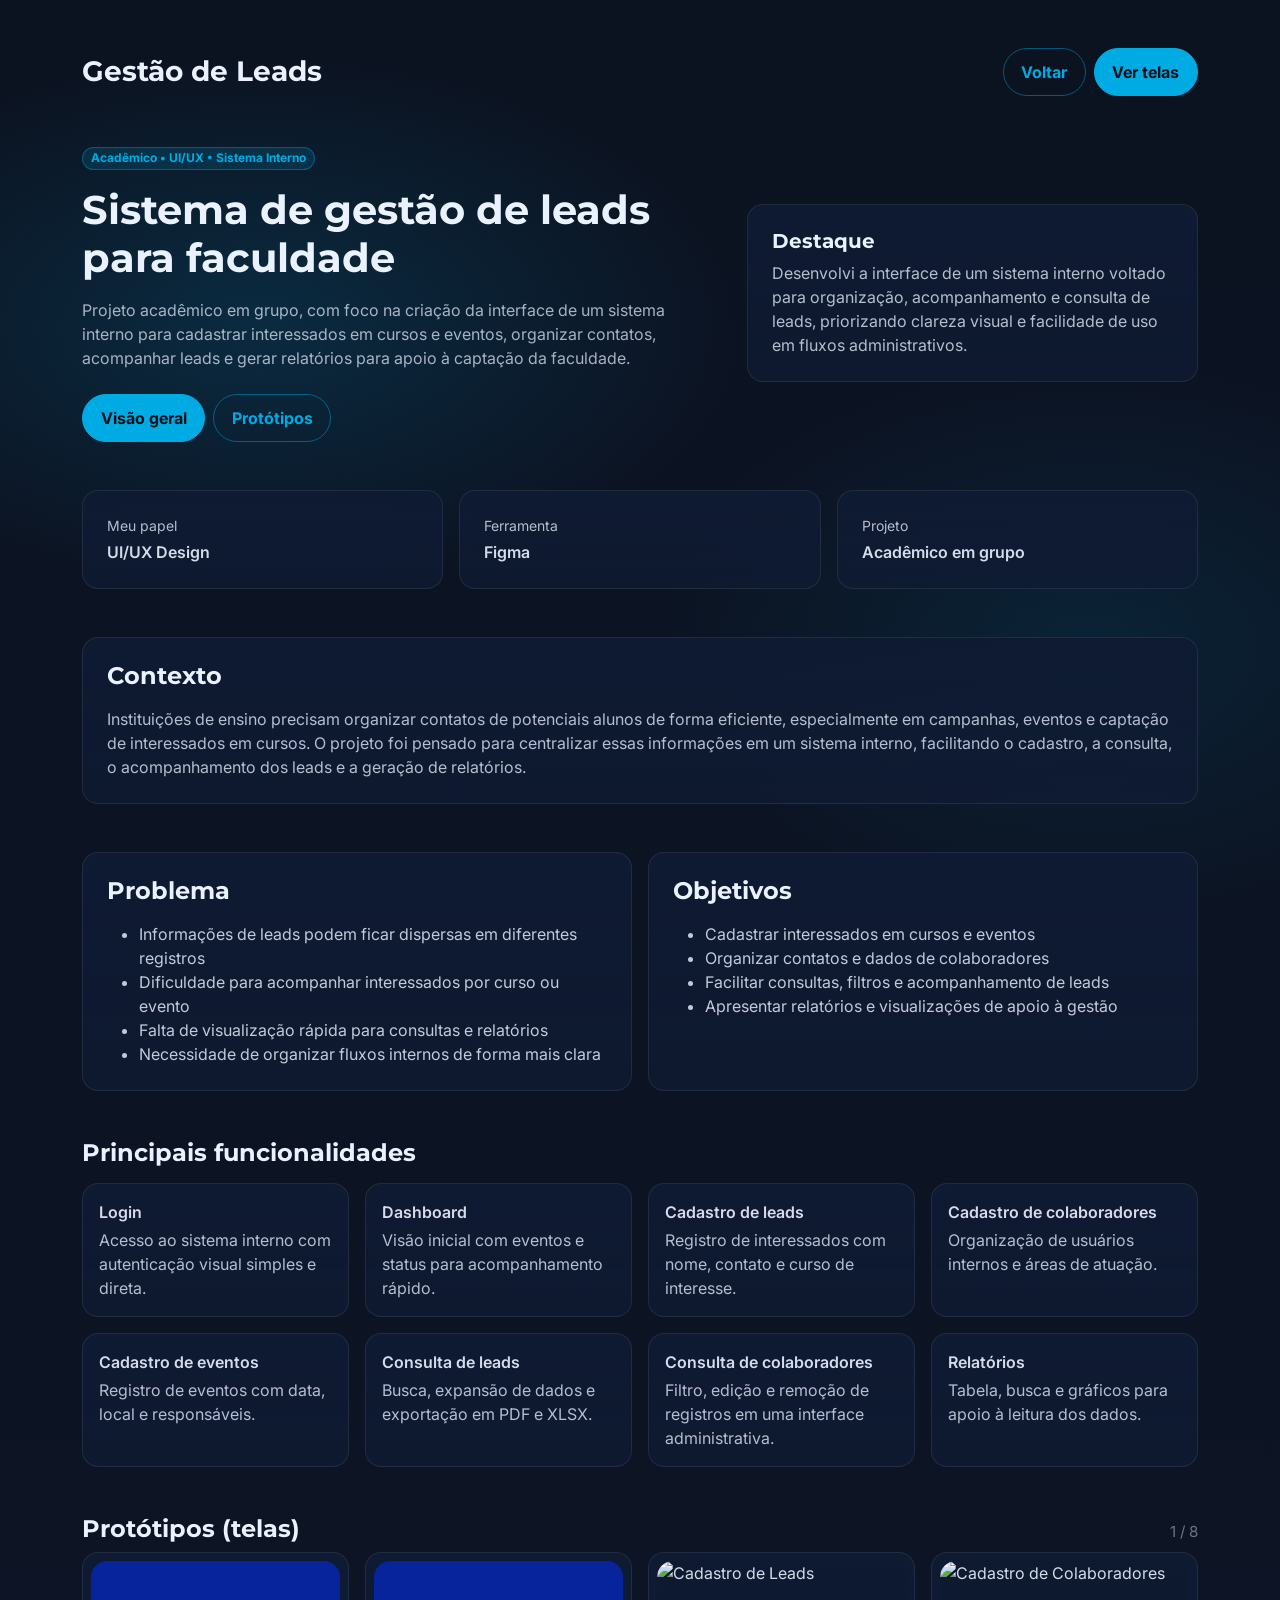
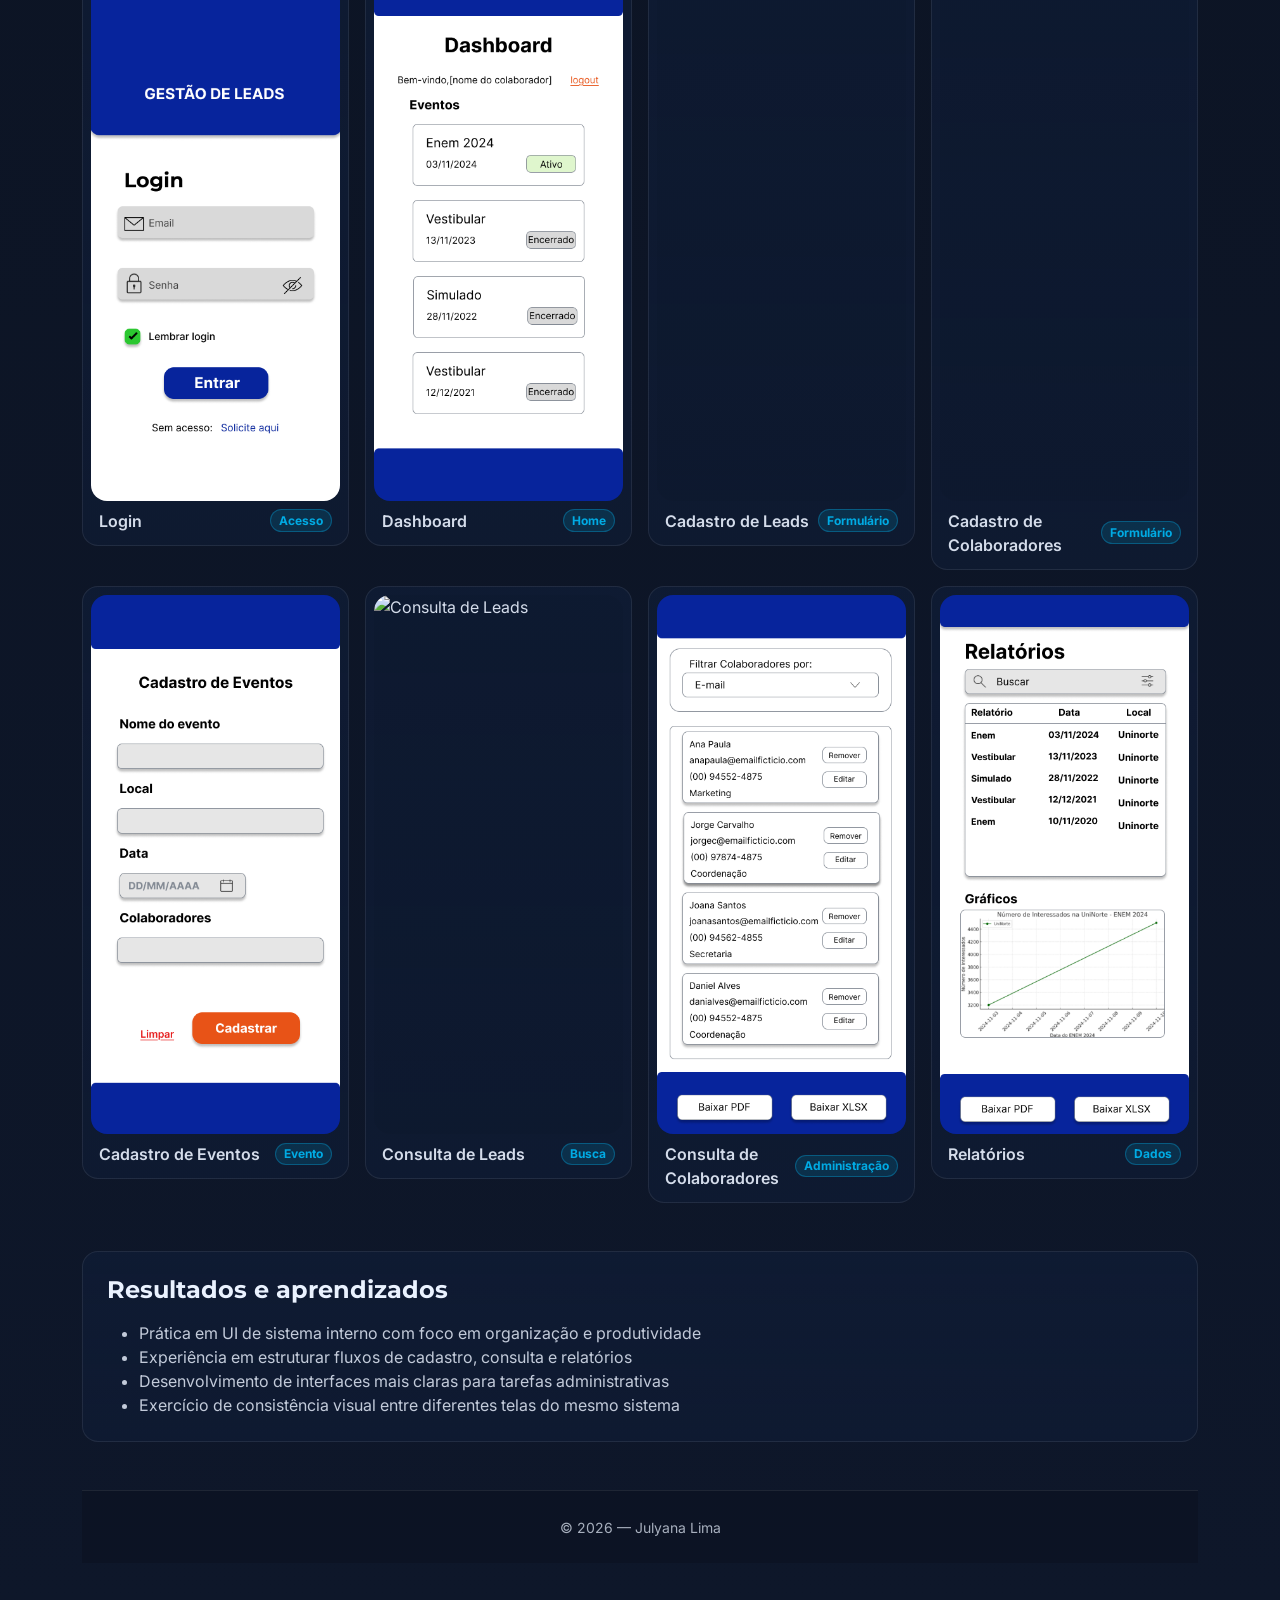
==== leads.html @ bfd872fa "Atualização Gestão de Leads" ====
<!DOCTYPE html>
<html lang="pt-BR">
<head>
  <meta charset="UTF-8" />
  <meta name="viewport" content="width=device-width, initial-scale=1.0" />
  <title>Gestão de Leads — Case | Julyana Lima</title>

  <link href="https://fonts.googleapis.com/css2?family=Montserrat:wght@600;700&family=Inter:wght@300;400;500&display=swap" rel="stylesheet">
  <link href="https://cdn.jsdelivr.net/npm/bootstrap@5.3.3/dist/css/bootstrap.min.css" rel="stylesheet">
  <link rel="stylesheet" href="./css/style.css">

  <style>
    .phone-frame {
      aspect-ratio: 9 / 19.5;
      border-radius: 1rem;
      overflow: hidden;
      background: rgba(0,0,0,.04);
    }

    .phone-frame img {
      width: 100%;
      height: 100%;
      object-fit: cover;
      display: block;
    }

    .gallery-btn {
      border: none;
      background: transparent;
      padding: 0;
      text-align: left;
      width: 100%;
    }

    .modal-img {
      max-height: 82vh;
      width: auto;
      display: block;
      margin: 0 auto;
      border-radius: 1rem;
    }

    .gallery-nav {
      position: absolute;
      top: 50%;
      transform: translateY(-50%);
      background: rgba(0,0,0,0.45);
      color: white;
      border: none;
      font-size: 2rem;
      line-height: 1;
      padding: 0.6rem 0.9rem;
      border-radius: 999px;
      cursor: pointer;
      z-index: 10;
      transition: 0.2s ease;
    }

    .gallery-nav:hover {
      background: rgba(0,0,0,0.7);
    }

    .gallery-nav.left {
      left: 20px;
    }

    .gallery-nav.right {
      right: 20px;
    }

    .gallery-counter {
      font-size: 0.95rem;
      color: #6c757d;
    }
  </style>
</head>

<body>
  <main class="container py-5">

    <!-- TOPO -->
    <div class="d-flex justify-content-between align-items-center mb-5">
      <h1 class="h3 fw-bold mb-0">Gestão de Leads</h1>
      <div class="d-flex gap-2">
        <a class="btn btn-ghost" href="index.html">Voltar</a>
        <a class="btn btn-accent" href="#telas">Ver telas</a>
      </div>
    </div>

    <!-- HERO -->
    <section class="row g-4 align-items-center mb-5">
      <div class="col-lg-7">
        <span class="badge rounded-pill badge-accent mb-3">Acadêmico • UI/UX • Sistema Interno</span>

        <h2 class="display-6 fw-bold mb-3">Sistema de gestão de leads para faculdade</h2>

        <p class="text-secondary-emphasis mb-4" style="max-width: 62ch;">
          Projeto acadêmico em grupo, com foco na criação da interface de um sistema interno
          para cadastrar interessados em cursos e eventos, organizar contatos, acompanhar leads
          e gerar relatórios para apoio à captação da faculdade.
        </p>

        <div class="d-flex flex-wrap gap-2">
          <a class="btn btn-accent" href="#visao-geral">Visão geral</a>
          <a class="btn btn-ghost" href="#telas">Protótipos</a>
        </div>
      </div>

      <div class="col-lg-5">
        <div class="card card-soft p-4 lift">
          <h3 class="h5 fw-bold mb-2">Destaque</h3>
          <p class="mb-0 text-secondary-emphasis">
            Desenvolvi a interface de um sistema interno voltado para organização, acompanhamento
            e consulta de leads, priorizando clareza visual e facilidade de uso em fluxos administrativos.
          </p>
        </div>
      </div>
    </section>

    <!-- VISÃO GERAL -->
    <section id="visao-geral" class="mb-5">
      <div class="row g-3">
        <div class="col-md-4">
          <div class="card card-soft p-4 h-100 lift">
            <div class="text-secondary small mb-1">Meu papel</div>
            <div class="fw-semibold">UI/UX Design</div>
          </div>
        </div>

        <div class="col-md-4">
          <div class="card card-soft p-4 h-100 lift">
            <div class="text-secondary small mb-1">Ferramenta</div>
            <div class="fw-semibold">Figma</div>
          </div>
        </div>

        <div class="col-md-4">
          <div class="card card-soft p-4 h-100 lift">
            <div class="text-secondary small mb-1">Projeto</div>
            <div class="fw-semibold">Acadêmico em grupo</div>
          </div>
        </div>
      </div>
    </section>

    <!-- CONTEXTO -->
    <section class="mb-5">
      <div class="card card-soft p-4 lift">
        <h3 class="h4 fw-bold mb-3">Contexto</h3>
        <p class="mb-0 text-secondary-emphasis">
          Instituições de ensino precisam organizar contatos de potenciais alunos de forma eficiente,
          especialmente em campanhas, eventos e captação de interessados em cursos. O projeto foi pensado
          para centralizar essas informações em um sistema interno, facilitando o cadastro, a consulta,
          o acompanhamento dos leads e a geração de relatórios.
        </p>
      </div>
    </section>

    <!-- PROBLEMA / OBJETIVOS -->
    <section class="row g-3 mb-5">
      <div class="col-lg-6">
        <div class="card card-soft p-4 h-100 lift">
          <h3 class="h4 fw-bold mb-3">Problema</h3>
          <ul class="mb-0 text-secondary-emphasis">
            <li>Informações de leads podem ficar dispersas em diferentes registros</li>
            <li>Dificuldade para acompanhar interessados por curso ou evento</li>
            <li>Falta de visualização rápida para consultas e relatórios</li>
            <li>Necessidade de organizar fluxos internos de forma mais clara</li>
          </ul>
        </div>
      </div>

      <div class="col-lg-6">
        <div class="card card-soft p-4 h-100 lift">
          <h3 class="h4 fw-bold mb-3">Objetivos</h3>
          <ul class="mb-0 text-secondary-emphasis">
            <li>Cadastrar interessados em cursos e eventos</li>
            <li>Organizar contatos e dados de colaboradores</li>
            <li>Facilitar consultas, filtros e acompanhamento de leads</li>
            <li>Apresentar relatórios e visualizações de apoio à gestão</li>
          </ul>
        </div>
      </div>
    </section>

    <!-- FUNCIONALIDADES -->
    <section class="mb-5">
      <div class="d-flex align-items-end justify-content-between mb-3">
        <h3 class="h4 fw-bold mb-0">Principais funcionalidades</h3>
      </div>

      <div class="row g-3">
        <div class="col-md-6 col-lg-3">
          <div class="card card-soft p-3 h-100 lift">
            <div class="fw-semibold mb-1">Login</div>
            <div class="text-secondary-emphasis">Acesso ao sistema interno com autenticação visual simples e direta.</div>
          </div>
        </div>

        <div class="col-md-6 col-lg-3">
          <div class="card card-soft p-3 h-100 lift">
            <div class="fw-semibold mb-1">Dashboard</div>
            <div class="text-secondary-emphasis">Visão inicial com eventos e status para acompanhamento rápido.</div>
          </div>
        </div>

        <div class="col-md-6 col-lg-3">
          <div class="card card-soft p-3 h-100 lift">
            <div class="fw-semibold mb-1">Cadastro de leads</div>
            <div class="text-secondary-emphasis">Registro de interessados com nome, contato e curso de interesse.</div>
          </div>
        </div>

        <div class="col-md-6 col-lg-3">
          <div class="card card-soft p-3 h-100 lift">
            <div class="fw-semibold mb-1">Cadastro de colaboradores</div>
            <div class="text-secondary-emphasis">Organização de usuários internos e áreas de atuação.</div>
          </div>
        </div>

        <div class="col-md-6 col-lg-3">
          <div class="card card-soft p-3 h-100 lift">
            <div class="fw-semibold mb-1">Cadastro de eventos</div>
            <div class="text-secondary-emphasis">Registro de eventos com data, local e responsáveis.</div>
          </div>
        </div>

        <div class="col-md-6 col-lg-3">
          <div class="card card-soft p-3 h-100 lift">
            <div class="fw-semibold mb-1">Consulta de leads</div>
            <div class="text-secondary-emphasis">Busca, expansão de dados e exportação em PDF e XLSX.</div>
          </div>
        </div>

        <div class="col-md-6 col-lg-3">
          <div class="card card-soft p-3 h-100 lift">
            <div class="fw-semibold mb-1">Consulta de colaboradores</div>
            <div class="text-secondary-emphasis">Filtro, edição e remoção de registros em uma interface administrativa.</div>
          </div>
        </div>

        <div class="col-md-6 col-lg-3">
          <div class="card card-soft p-3 h-100 lift">
            <div class="fw-semibold mb-1">Relatórios</div>
            <div class="text-secondary-emphasis">Tabela, busca e gráficos para apoio à leitura dos dados.</div>
          </div>
        </div>
      </div>
    </section>

    <!-- GALERIA -->
    <section id="telas" class="mb-5">
      <div class="d-flex align-items-end justify-content-between mb-2">
        <h3 class="h4 fw-bold mb-0">Protótipos (telas)</h3>
        <span class="gallery-counter" id="galleryCounter">1 / 8</span>
      </div>

      <div class="row g-3">

        <div class="col-6 col-md-4 col-lg-3">
          <button class="gallery-btn" data-bs-toggle="modal" data-bs-target="#imgModal"
                  data-img="./assets/gestao-leads/login.png" data-title="Login">
            <div class="card card-soft p-2 lift">
              <div class="phone-frame">
                <img src="./assets/gestao-leads/login.png" alt="Login">
              </div>
              <div class="d-flex justify-content-between align-items-center px-2 pt-2 pb-1">
                <span class="fw-semibold">Login</span>
                <span class="badge rounded-pill badge-accent">Acesso</span>
              </div>
            </div>
          </button>
        </div>

        <div class="col-6 col-md-4 col-lg-3">
          <button class="gallery-btn" data-bs-toggle="modal" data-bs-target="#imgModal"
                  data-img="./assets/gestao-leads/dashboard.png" data-title="Dashboard">
            <div class="card card-soft p-2 lift">
              <div class="phone-frame">
                <img src="./assets/gestao-leads/dashboard.png" alt="Dashboard">
              </div>
              <div class="d-flex justify-content-between align-items-center px-2 pt-2 pb-1">
                <span class="fw-semibold">Dashboard</span>
                <span class="badge rounded-pill badge-accent">Home</span>
              </div>
            </div>
          </button>
        </div>

        <div class="col-6 col-md-4 col-lg-3">
          <button class="gallery-btn" data-bs-toggle="modal" data-bs-target="#imgModal"
                  data-img="./assets/gestao-leads/cadastro-leads.png" data-title="Cadastro de Leads">
            <div class="card card-soft p-2 lift">
              <div class="phone-frame">
                <img src="./assets/gestao-leads/cadastro-leads.png" alt="Cadastro de Leads">
              </div>
              <div class="d-flex justify-content-between align-items-center px-2 pt-2 pb-1">
                <span class="fw-semibold">Cadastro de Leads</span>
                <span class="badge rounded-pill badge-accent">Formulário</span>
              </div>
            </div>
          </button>
        </div>

        <div class="col-6 col-md-4 col-lg-3">
          <button class="gallery-btn" data-bs-toggle="modal" data-bs-target="#imgModal"
                  data-img="./assets/gestao-leads/cadastro-colaboradores.png" data-title="Cadastro de Colaboradores">
            <div class="card card-soft p-2 lift">
              <div class="phone-frame">
                <img src="./assets/gestao-leads/cadastro-colaboradores.png" alt="Cadastro de Colaboradores">
              </div>
              <div class="d-flex justify-content-between align-items-center px-2 pt-2 pb-1">
                <span class="fw-semibold">Cadastro de Colaboradores</span>
                <span class="badge rounded-pill badge-accent">Formulário</span>
              </div>
            </div>
          </button>
        </div>

        <div class="col-6 col-md-4 col-lg-3">
          <button class="gallery-btn" data-bs-toggle="modal" data-bs-target="#imgModal"
                  data-img="./assets/gestao-leads/cadastro-eventos.png" data-title="Cadastro de Eventos">
            <div class="card card-soft p-2 lift">
              <div class="phone-frame">
                <img src="./assets/gestao-leads/cadastro-eventos.png" alt="Cadastro de Eventos">
              </div>
              <div class="d-flex justify-content-between align-items-center px-2 pt-2 pb-1">
                <span class="fw-semibold">Cadastro de Eventos</span>
                <span class="badge rounded-pill badge-accent">Evento</span>
              </div>
            </div>
          </button>
        </div>

        <div class="col-6 col-md-4 col-lg-3">
          <button class="gallery-btn" data-bs-toggle="modal" data-bs-target="#imgModal"
                  data-img="./assets/gestao-leads/consulta-leads.png" data-title="Consulta de Leads">
            <div class="card card-soft p-2 lift">
              <div class="phone-frame">
                <img src="./assets/gestao-leads/consulta-leads.png" alt="Consulta de Leads">
              </div>
              <div class="d-flex justify-content-between align-items-center px-2 pt-2 pb-1">
                <span class="fw-semibold">Consulta de Leads</span>
                <span class="badge rounded-pill badge-accent">Busca</span>
              </div>
            </div>
          </button>
        </div>

        <div class="col-6 col-md-4 col-lg-3">
          <button class="gallery-btn" data-bs-toggle="modal" data-bs-target="#imgModal"
                  data-img="./assets/gestao-leads/consulta-colaboradores.png" data-title="Consulta de Colaboradores">
            <div class="card card-soft p-2 lift">
              <div class="phone-frame">
                <img src="./assets/gestao-leads/consulta-colaboradores.png" alt="Consulta de Colaboradores">
              </div>
              <div class="d-flex justify-content-between align-items-center px-2 pt-2 pb-1">
                <span class="fw-semibold">Consulta de Colaboradores</span>
                <span class="badge rounded-pill badge-accent">Administração</span>
              </div>
            </div>
          </button>
        </div>

        <div class="col-6 col-md-4 col-lg-3">
          <button class="gallery-btn" data-bs-toggle="modal" data-bs-target="#imgModal"
                  data-img="./assets/gestao-leads/relatorios.png" data-title="Relatórios">
            <div class="card card-soft p-2 lift">
              <div class="phone-frame">
                <img src="./assets/gestao-leads/relatorios.png" alt="Relatórios">
              </div>
              <div class="d-flex justify-content-between align-items-center px-2 pt-2 pb-1">
                <span class="fw-semibold">Relatórios</span>
                <span class="badge rounded-pill badge-accent">Dados</span>
              </div>
            </div>
          </button>
        </div>

      </div>
    </section>

    <!-- APRENDIZADOS -->
    <section class="mb-5">
      <div class="card card-soft p-4 lift">
        <h3 class="h4 fw-bold mb-3">Resultados e aprendizados</h3>
        <ul class="mb-0 text-secondary-emphasis">
          <li>Prática em UI de sistema interno com foco em organização e produtividade</li>
          <li>Experiência em estruturar fluxos de cadastro, consulta e relatórios</li>
          <li>Desenvolvimento de interfaces mais claras para tarefas administrativas</li>
          <li>Exercício de consistência visual entre diferentes telas do mesmo sistema</li>
        </ul>
      </div>
    </section>

    <footer class="footer py-4 text-center">
      <span class="text-secondary small">© 2026 — Julyana Lima</span>
    </footer>

  </main>

  <!-- MODAL -->
  <div class="modal fade" id="imgModal" tabindex="-1" aria-hidden="true">
    <div class="modal-dialog modal-dialog-centered modal-xl">
      <div class="modal-content border-0 card-soft position-relative" style="border-radius: 1rem;">

        <button type="button"
                class="btn-close position-absolute top-0 end-0 m-3"
                data-bs-dismiss="modal"
                aria-label="Fechar"></button>

        <button id="prevBtn" class="gallery-nav left" aria-label="Imagem anterior">❮</button>
        <button id="nextBtn" class="gallery-nav right" aria-label="Próxima imagem">❯</button>

        <div class="modal-body text-center py-5">
          <h5 class="fw-bold mb-4" id="imgTitle">Imagem</h5>
          <img id="imgPreview" class="modal-img" src="" alt="">
        </div>

      </div>
    </div>
  </div>

  <script src="https://cdn.jsdelivr.net/npm/bootstrap@5.3.3/dist/js/bootstrap.bundle.min.js"></script>

  <script>
    document.addEventListener("DOMContentLoaded", function () {
      const modal = document.getElementById('imgModal');
      const imgPreview = document.getElementById('imgPreview');
      const imgTitle = document.getElementById('imgTitle');
      const prevBtn = document.getElementById('prevBtn');
      const nextBtn = document.getElementById('nextBtn');
      const counter = document.getElementById('galleryCounter');

      const galleryItems = Array.from(document.querySelectorAll('.gallery-btn'));
      let currentIndex = 0;

      function updateCounter() {
        counter.textContent = `${currentIndex + 1} / ${galleryItems.length}`;
      }

      function showImage(index) {
        const btn = galleryItems[index];
        const src = btn.getAttribute('data-img');
        const title = btn.getAttribute('data-title');

        imgPreview.src = src;
        imgPreview.alt = title;
        imgTitle.textContent = title;
        updateCounter();
      }

      modal.addEventListener('show.bs.modal', function (event) {
        const clickedBtn = event.relatedTarget;
        currentIndex = galleryItems.indexOf(clickedBtn);
        showImage(currentIndex);
      });

      prevBtn.addEventListener('click', function () {
        currentIndex = (currentIndex - 1 + galleryItems.length) % galleryItems.length;
        showImage(currentIndex);
      });

      nextBtn.addEventListener('click', function () {
        currentIndex = (currentIndex + 1) % galleryItems.length;
        showImage(currentIndex);
      });

      document.addEventListener('keydown', function (e) {
        if (!modal.classList.contains('show')) return;

        if (e.key === 'ArrowRight') {
          nextBtn.click();
        }

        if (e.key === 'ArrowLeft') {
          prevBtn.click();
        }
      });
    });
  </script>
</body>
</html>
---- css/style.css ----
:root{
  --bg:#0B1220;
  --bg-2:#0E172A;
  --card:#0F1B33;
  --card-2:#111F3B;
  --text:#EAF2FF;
  --muted:#AFC2DE;
  --stroke:rgba(255,255,255,.08);
  --accent:#00ABE4;
  --accent-soft:rgba(0,171,228,.15);
}

body{
  font-family:'Inter',sans-serif;
  background: radial-gradient(900px 500px at 20% 10%, rgba(0,171,228,.16), transparent 55%),
              radial-gradient(800px 520px at 85% 20%, rgba(0,171,228,.10), transparent 55%),
              linear-gradient(180deg, var(--bg) 0%, var(--bg-2) 100%);
  color: var(--text);
}

h1,h2,h3,h4,.navbar-brand{
  font-family:'Montserrat',sans-serif;
  color: var(--text);
}

.text-secondary,
.text-secondary-emphasis{
  color: var(--muted) !important;
}

a{color: var(--accent); text-decoration:none;}
a:hover{text-decoration:underline;}

.navbar{
  backdrop-filter: blur(10px);
  background: rgba(11,18,32,.65) !important;
  border-bottom: 1px solid var(--stroke);
}

.nav-link{
  color: rgba(234,242,255,.78) !important;
}
.nav-link:hover{
  color: rgba(234,242,255,1) !important;
}

.btn-accent{
  background: var(--accent);
  border: 1px solid var(--accent);
  color: #001018;
  border-radius: 999px;
  font-weight: 700;
  padding: .7rem 1.1rem;
}
.btn-accent:hover{
  background: #16B6EB;
  border-color: #16B6EB;
  color: #001018;
}

.btn-ghost{
  border-radius: 999px;
  padding: .7rem 1.1rem;
  font-weight: 700;
  background: transparent;
  border: 1px solid rgba(0,171,228,.45);
  color: var(--accent);
}
.btn-ghost:hover{
  background: rgba(0,171,228,.10);
  border-color: rgba(0,171,228,.70);
  color: var(--accent);
}

.badge-accent{
  background: var(--accent-soft);
  color: var(--accent);
  border: 1px solid rgba(0,171,228,.35);
}

.card-soft{
  background: linear-gradient(180deg, rgba(15,27,51,.95), rgba(15,27,51,.80));
  border: 1px solid var(--stroke);
  border-radius: 1rem;
}

.lift{
  transition: transform .18s ease, box-shadow .18s ease, border-color .18s ease, background .18s ease;
}
.lift:hover{
  transform: translateY(-2px);
  box-shadow: 0 16px 40px rgba(0,0,0,.35);
  border-color: rgba(0,171,228,.22);
}

.hero{
  position: relative;
  overflow: hidden;
  padding-top: 6.5rem;
  padding-bottom: 5rem;
}

.hero-bg{
  position:absolute;
  inset:0;
  z-index:-2;
  background:
    radial-gradient(900px 500px at 18% 15%, rgba(0,171,228,.18), transparent 55%),
    radial-gradient(700px 450px at 82% 25%, rgba(0,171,228,.12), transparent 55%),
    linear-gradient(180deg, rgba(11,18,32,1) 0%, rgba(14,23,42,1) 100%);
}

.blob{
  position:absolute;
  width:560px;
  height:560px;
  border-radius:999px;
  background: radial-gradient(circle at 30% 30%, rgba(0,171,228,.22), rgba(0,171,228,.10) 55%, transparent 72%);
  top:-220px;
  right:-220px;
  z-index:-1;
  filter: blur(1px);
}

.chip{
  display:inline-flex;
  align-items:center;
  gap:.5rem;
  border-radius:999px;
  padding:.45rem .75rem;
  background: rgba(255,255,255,.06);
  border: 1px solid rgba(255,255,255,.10);
  font-weight: 700;
  font-size: .9rem;
  color: rgba(234,242,255,.80);
}

.footer{
  border-top: 1px solid var(--stroke);
  background: rgba(11,18,32,.55);
}

/* Tabs / Pills */
.nav-tabs{
  border-bottom: 1px solid rgba(255,255,255,.10);
}
.nav-tabs .nav-link{
  color: rgba(234,242,255,.70) !important;
  border: none !important;
}
.nav-tabs .nav-link.active{
  color: var(--text) !important;
  background: transparent !important;
  border-bottom: 2px solid var(--accent) !important;
}

.nav-pills .nav-link{
  border-radius: 999px !important;
  border: 1px solid rgba(0,171,228,.35) !important;
  color: var(--accent) !important;
  background: transparent !important;
  font-weight: 700;
}
.nav-pills .nav-link.active{
  background: rgba(0,171,228,.16) !important;
  border-color: rgba(0,171,228,.60) !important;
  color: var(--accent) !important;
}

/* Smart Garden gallery helpers (se você estiver usando) */
.phone-frame{
  aspect-ratio: 9 / 19.5;
  border-radius: 1rem;
  overflow: hidden;
  background: rgba(255,255,255,.06);
}
.phone-frame img{
  width:100%;
  height:100%;
  object-fit: cover;
  display:block;
}

.modal-content{
  background: #0C1528 !important;
  border: 1px solid rgba(255,255,255,.10) !important;
}
.modal-title{color: var(--text) !important;}
.btn-close{filter: invert(1) grayscale(1); opacity:.8;}

h1,h2,h3,h4,h5,h6{
  color: var(--text) !important;
}

p, li{
  color: rgba(234,242,255,.82);
}

.text-secondary,
.text-secondary-emphasis,
.small,
.text-muted{
  color: rgba(234,242,255,.70) !important;
}

.card,
.card-soft{
  color: rgba(234,242,255,.90);
}

.card .text-secondary,
.card .text-secondary-emphasis,
.card .small,
.card .text-muted{
  color: rgba(234,242,255,.76) !important;
}

.nav-tabs .nav-link{
  color: rgba(234,242,255,.68) !important;
}
.nav-tabs .nav-link.active{
  color: var(--text) !important;
}

.badge.text-bg-light,
.badge.bg-light,
.badge.border{
  background: rgba(255,255,255,.08) !important;
  color: rgba(234,242,255,.86) !important;
  border-color: rgba(255,255,255,.14) !important;
}

.btn:disabled,
.btn.disabled{
  opacity: .45 !important;
  color: rgba(234,242,255,.70) !important;
  border-color: rgba(255,255,255,.14) !important;
}

.gallery-nav {
  position: absolute;
  top: 50%;
  transform: translateY(-50%);
  background: rgba(0,0,0,0.4);
  color: white;
  border: none;
  font-size: 2rem;
  padding: 0.5rem 1rem;
  border-radius: 50%;
  cursor: pointer;
  transition: 0.2s ease;
  z-index: 10;
}

.gallery-nav:hover {
  background: rgba(0,0,0,0.7);
}

.gallery-nav.left {
  left: 20px;
}

.gallery-nav.right {
  right: 20px;
}
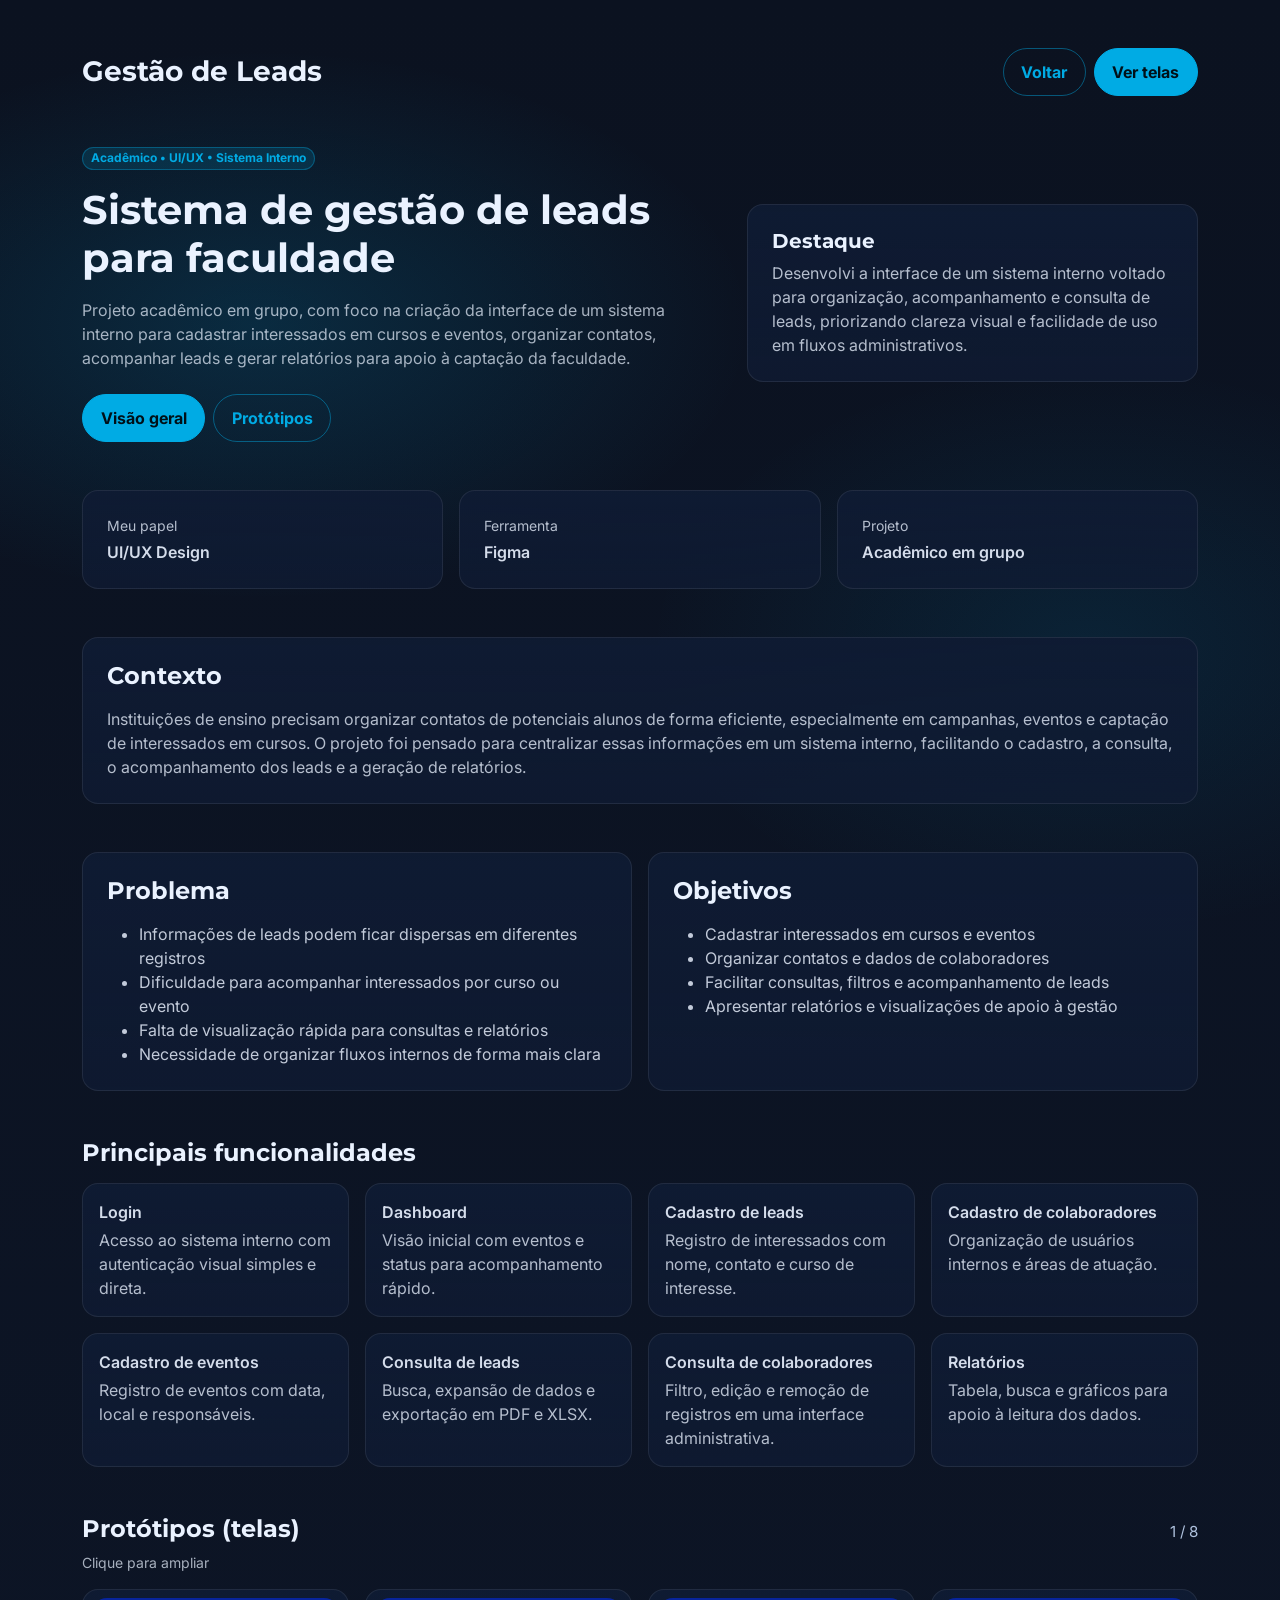
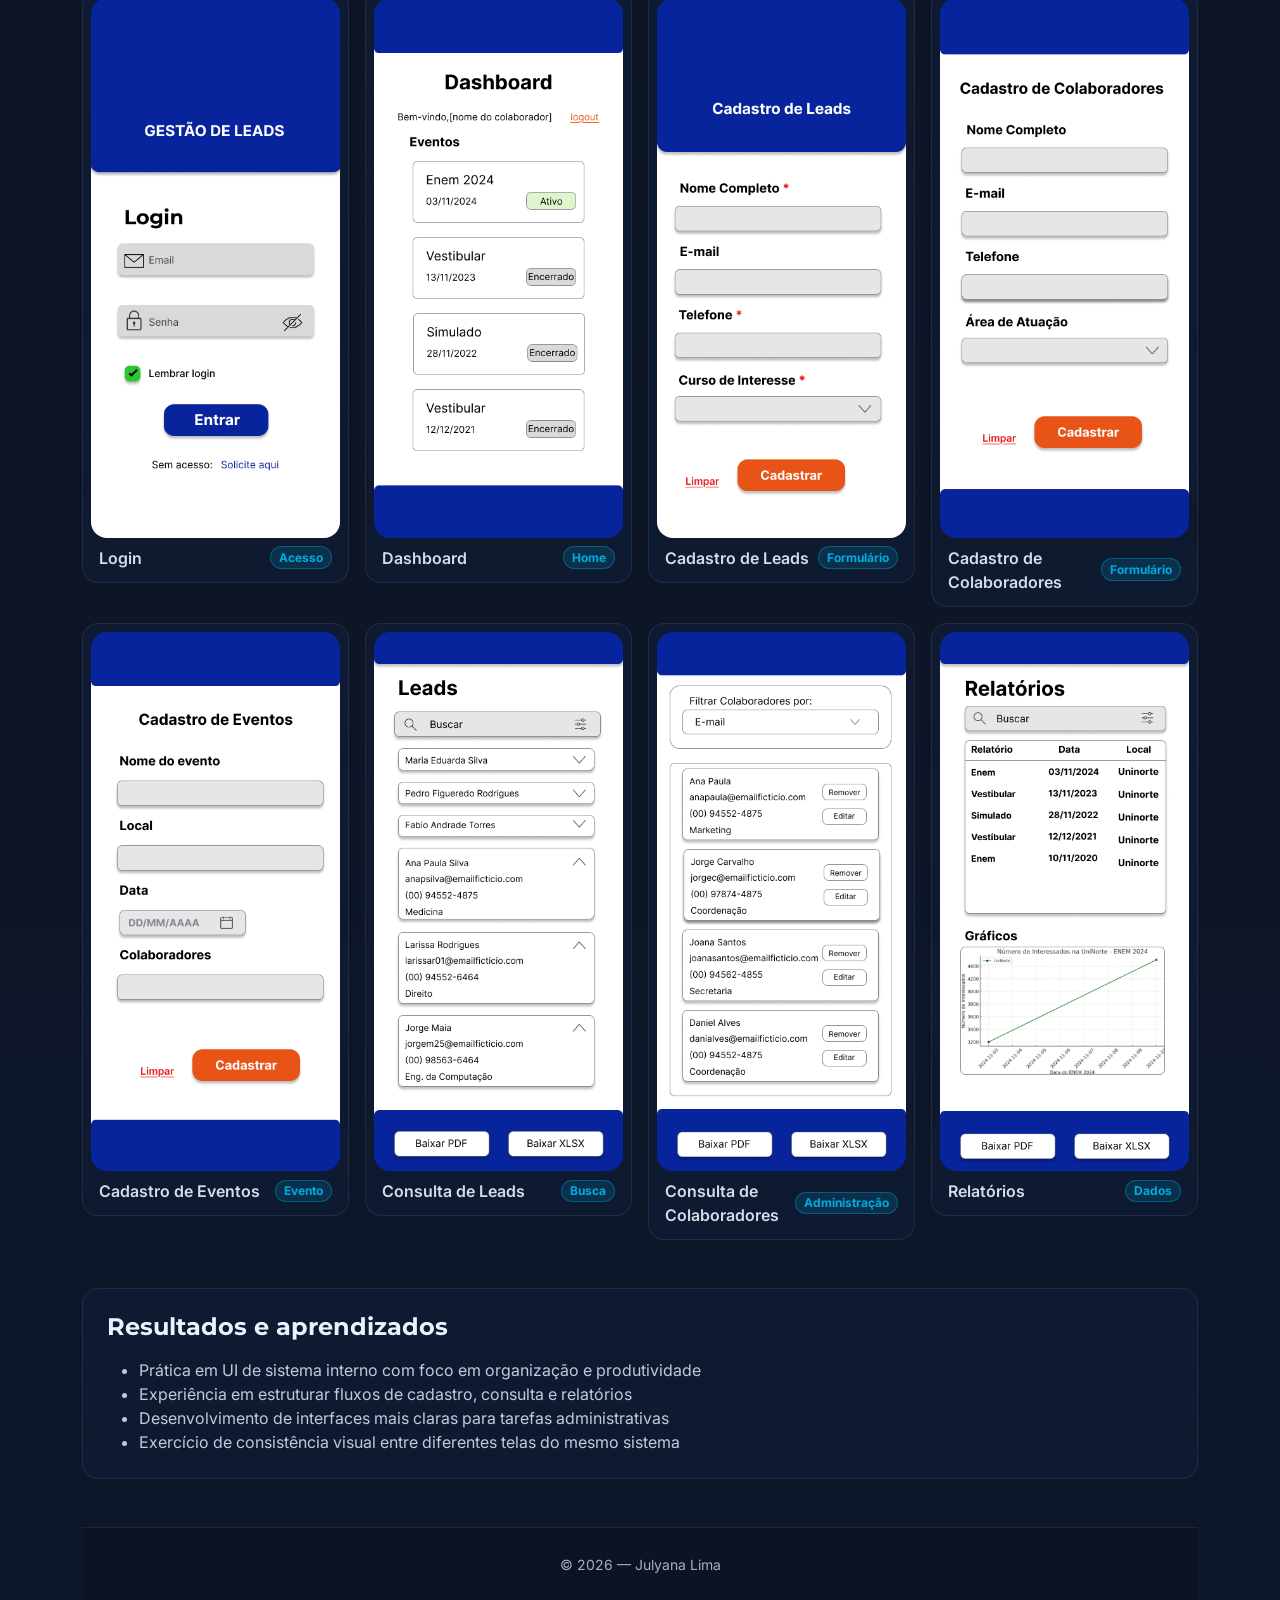
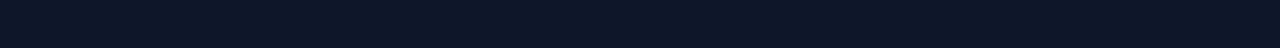
==== commit 2593a825: "Modificações no portifolio" ====
--- a/leads.html
+++ b/leads.html
@@ -5,74 +5,16 @@
   <meta name="viewport" content="width=device-width, initial-scale=1.0" />
   <title>Gestão de Leads — Case | Julyana Lima</title>
 
+  <meta name="description" content="Case do projeto Gestão de Leads — interface de sistema interno para cadastro, acompanhamento e relatórios de leads para faculdade. Por Julyana Lima." />
+  <meta property="og:title" content="Gestão de Leads — Case | Julyana Lima" />
+  <meta property="og:description" content="Interface de sistema interno para cadastro e acompanhamento de leads em instituição de ensino." />
+  <meta property="og:image" content="./assets/gestao-leads/dashboard.png" />
+
+  <link rel="icon" href="data:image/svg+xml,<svg xmlns='http://www.w3.org/2000/svg' viewBox='0 0 100 100'><rect width='100' height='100' rx='20' fill='%2300ABE4'/><text y='.9em' font-size='70' x='15' fill='%23001018' font-family='sans-serif' font-weight='bold'>J</text></svg>" />
+
   <link href="https://fonts.googleapis.com/css2?family=Montserrat:wght@600;700&family=Inter:wght@300;400;500&display=swap" rel="stylesheet">
   <link href="https://cdn.jsdelivr.net/npm/bootstrap@5.3.3/dist/css/bootstrap.min.css" rel="stylesheet">
   <link rel="stylesheet" href="./css/style.css">
-
-  <style>
-    .phone-frame {
-      aspect-ratio: 9 / 19.5;
-      border-radius: 1rem;
-      overflow: hidden;
-      background: rgba(0,0,0,.04);
-    }
-
-    .phone-frame img {
-      width: 100%;
-      height: 100%;
-      object-fit: cover;
-      display: block;
-    }
-
-    .gallery-btn {
-      border: none;
-      background: transparent;
-      padding: 0;
-      text-align: left;
-      width: 100%;
-    }
-
-    .modal-img {
-      max-height: 82vh;
-      width: auto;
-      display: block;
-      margin: 0 auto;
-      border-radius: 1rem;
-    }
-
-    .gallery-nav {
-      position: absolute;
-      top: 50%;
-      transform: translateY(-50%);
-      background: rgba(0,0,0,0.45);
-      color: white;
-      border: none;
-      font-size: 2rem;
-      line-height: 1;
-      padding: 0.6rem 0.9rem;
-      border-radius: 999px;
-      cursor: pointer;
-      z-index: 10;
-      transition: 0.2s ease;
-    }
-
-    .gallery-nav:hover {
-      background: rgba(0,0,0,0.7);
-    }
-
-    .gallery-nav.left {
-      left: 20px;
-    }
-
-    .gallery-nav.right {
-      right: 20px;
-    }
-
-    .gallery-counter {
-      font-size: 0.95rem;
-      color: #6c757d;
-    }
-  </style>
 </head>
 
 <body>
@@ -91,15 +33,12 @@
     <section class="row g-4 align-items-center mb-5">
       <div class="col-lg-7">
         <span class="badge rounded-pill badge-accent mb-3">Acadêmico • UI/UX • Sistema Interno</span>
-
         <h2 class="display-6 fw-bold mb-3">Sistema de gestão de leads para faculdade</h2>
-
         <p class="text-secondary-emphasis mb-4" style="max-width: 62ch;">
           Projeto acadêmico em grupo, com foco na criação da interface de um sistema interno
           para cadastrar interessados em cursos e eventos, organizar contatos, acompanhar leads
           e gerar relatórios para apoio à captação da faculdade.
         </p>
-
         <div class="d-flex flex-wrap gap-2">
           <a class="btn btn-accent" href="#visao-geral">Visão geral</a>
           <a class="btn btn-ghost" href="#telas">Protótipos</a>
@@ -126,14 +65,12 @@
             <div class="fw-semibold">UI/UX Design</div>
           </div>
         </div>
-
         <div class="col-md-4">
           <div class="card card-soft p-4 h-100 lift">
             <div class="text-secondary small mb-1">Ferramenta</div>
             <div class="fw-semibold">Figma</div>
           </div>
         </div>
-
         <div class="col-md-4">
           <div class="card card-soft p-4 h-100 lift">
             <div class="text-secondary small mb-1">Projeto</div>
@@ -169,7 +106,6 @@
           </ul>
         </div>
       </div>
-
       <div class="col-lg-6">
         <div class="card card-soft p-4 h-100 lift">
           <h3 class="h4 fw-bold mb-3">Objetivos</h3>
@@ -185,66 +121,16 @@
 
     <!-- FUNCIONALIDADES -->
     <section class="mb-5">
-      <div class="d-flex align-items-end justify-content-between mb-3">
-        <h3 class="h4 fw-bold mb-0">Principais funcionalidades</h3>
-      </div>
-
+      <h3 class="h4 fw-bold mb-3">Principais funcionalidades</h3>
       <div class="row g-3">
-        <div class="col-md-6 col-lg-3">
-          <div class="card card-soft p-3 h-100 lift">
-            <div class="fw-semibold mb-1">Login</div>
-            <div class="text-secondary-emphasis">Acesso ao sistema interno com autenticação visual simples e direta.</div>
-          </div>
-        </div>
-
-        <div class="col-md-6 col-lg-3">
-          <div class="card card-soft p-3 h-100 lift">
-            <div class="fw-semibold mb-1">Dashboard</div>
-            <div class="text-secondary-emphasis">Visão inicial com eventos e status para acompanhamento rápido.</div>
-          </div>
-        </div>
-
-        <div class="col-md-6 col-lg-3">
-          <div class="card card-soft p-3 h-100 lift">
-            <div class="fw-semibold mb-1">Cadastro de leads</div>
-            <div class="text-secondary-emphasis">Registro de interessados com nome, contato e curso de interesse.</div>
-          </div>
-        </div>
-
-        <div class="col-md-6 col-lg-3">
-          <div class="card card-soft p-3 h-100 lift">
-            <div class="fw-semibold mb-1">Cadastro de colaboradores</div>
-            <div class="text-secondary-emphasis">Organização de usuários internos e áreas de atuação.</div>
-          </div>
-        </div>
-
-        <div class="col-md-6 col-lg-3">
-          <div class="card card-soft p-3 h-100 lift">
-            <div class="fw-semibold mb-1">Cadastro de eventos</div>
-            <div class="text-secondary-emphasis">Registro de eventos com data, local e responsáveis.</div>
-          </div>
-        </div>
-
-        <div class="col-md-6 col-lg-3">
-          <div class="card card-soft p-3 h-100 lift">
-            <div class="fw-semibold mb-1">Consulta de leads</div>
-            <div class="text-secondary-emphasis">Busca, expansão de dados e exportação em PDF e XLSX.</div>
-          </div>
-        </div>
-
-        <div class="col-md-6 col-lg-3">
-          <div class="card card-soft p-3 h-100 lift">
-            <div class="fw-semibold mb-1">Consulta de colaboradores</div>
-            <div class="text-secondary-emphasis">Filtro, edição e remoção de registros em uma interface administrativa.</div>
-          </div>
-        </div>
-
-        <div class="col-md-6 col-lg-3">
-          <div class="card card-soft p-3 h-100 lift">
-            <div class="fw-semibold mb-1">Relatórios</div>
-            <div class="text-secondary-emphasis">Tabela, busca e gráficos para apoio à leitura dos dados.</div>
-          </div>
-        </div>
+        <div class="col-md-6 col-lg-3"><div class="card card-soft p-3 h-100 lift"><div class="fw-semibold mb-1">Login</div><div class="text-secondary-emphasis">Acesso ao sistema interno com autenticação visual simples e direta.</div></div></div>
+        <div class="col-md-6 col-lg-3"><div class="card card-soft p-3 h-100 lift"><div class="fw-semibold mb-1">Dashboard</div><div class="text-secondary-emphasis">Visão inicial com eventos e status para acompanhamento rápido.</div></div></div>
+        <div class="col-md-6 col-lg-3"><div class="card card-soft p-3 h-100 lift"><div class="fw-semibold mb-1">Cadastro de leads</div><div class="text-secondary-emphasis">Registro de interessados com nome, contato e curso de interesse.</div></div></div>
+        <div class="col-md-6 col-lg-3"><div class="card card-soft p-3 h-100 lift"><div class="fw-semibold mb-1">Cadastro de colaboradores</div><div class="text-secondary-emphasis">Organização de usuários internos e áreas de atuação.</div></div></div>
+        <div class="col-md-6 col-lg-3"><div class="card card-soft p-3 h-100 lift"><div class="fw-semibold mb-1">Cadastro de eventos</div><div class="text-secondary-emphasis">Registro de eventos com data, local e responsáveis.</div></div></div>
+        <div class="col-md-6 col-lg-3"><div class="card card-soft p-3 h-100 lift"><div class="fw-semibold mb-1">Consulta de leads</div><div class="text-secondary-emphasis">Busca, expansão de dados e exportação em PDF e XLSX.</div></div></div>
+        <div class="col-md-6 col-lg-3"><div class="card card-soft p-3 h-100 lift"><div class="fw-semibold mb-1">Consulta de colaboradores</div><div class="text-secondary-emphasis">Filtro, edição e remoção de registros em uma interface administrativa.</div></div></div>
+        <div class="col-md-6 col-lg-3"><div class="card card-soft p-3 h-100 lift"><div class="fw-semibold mb-1">Relatórios</div><div class="text-secondary-emphasis">Tabela, busca e gráficos para apoio à leitura dos dados.</div></div></div>
       </div>
     </section>
 
@@ -254,130 +140,8 @@
         <h3 class="h4 fw-bold mb-0">Protótipos (telas)</h3>
         <span class="gallery-counter" id="galleryCounter">1 / 8</span>
       </div>
-
-      <div class="row g-3">
-
-        <div class="col-6 col-md-4 col-lg-3">
-          <button class="gallery-btn" data-bs-toggle="modal" data-bs-target="#imgModal"
-                  data-img="./assets/gestao-leads/login.png" data-title="Login">
-            <div class="card card-soft p-2 lift">
-              <div class="phone-frame">
-                <img src="./assets/gestao-leads/login.png" alt="Login">
-              </div>
-              <div class="d-flex justify-content-between align-items-center px-2 pt-2 pb-1">
-                <span class="fw-semibold">Login</span>
-                <span class="badge rounded-pill badge-accent">Acesso</span>
-              </div>
-            </div>
-          </button>
-        </div>
-
-        <div class="col-6 col-md-4 col-lg-3">
-          <button class="gallery-btn" data-bs-toggle="modal" data-bs-target="#imgModal"
-                  data-img="./assets/gestao-leads/dashboard.png" data-title="Dashboard">
-            <div class="card card-soft p-2 lift">
-              <div class="phone-frame">
-                <img src="./assets/gestao-leads/dashboard.png" alt="Dashboard">
-              </div>
-              <div class="d-flex justify-content-between align-items-center px-2 pt-2 pb-1">
-                <span class="fw-semibold">Dashboard</span>
-                <span class="badge rounded-pill badge-accent">Home</span>
-              </div>
-            </div>
-          </button>
-        </div>
-
-        <div class="col-6 col-md-4 col-lg-3">
-          <button class="gallery-btn" data-bs-toggle="modal" data-bs-target="#imgModal"
-                  data-img="./assets/gestao-leads/cadastro-leads.png" data-title="Cadastro de Leads">
-            <div class="card card-soft p-2 lift">
-              <div class="phone-frame">
-                <img src="./assets/gestao-leads/cadastro-leads.png" alt="Cadastro de Leads">
-              </div>
-              <div class="d-flex justify-content-between align-items-center px-2 pt-2 pb-1">
-                <span class="fw-semibold">Cadastro de Leads</span>
-                <span class="badge rounded-pill badge-accent">Formulário</span>
-              </div>
-            </div>
-          </button>
-        </div>
-
-        <div class="col-6 col-md-4 col-lg-3">
-          <button class="gallery-btn" data-bs-toggle="modal" data-bs-target="#imgModal"
-                  data-img="./assets/gestao-leads/cadastro-colaboradores.png" data-title="Cadastro de Colaboradores">
-            <div class="card card-soft p-2 lift">
-              <div class="phone-frame">
-                <img src="./assets/gestao-leads/cadastro-colaboradores.png" alt="Cadastro de Colaboradores">
-              </div>
-              <div class="d-flex justify-content-between align-items-center px-2 pt-2 pb-1">
-                <span class="fw-semibold">Cadastro de Colaboradores</span>
-                <span class="badge rounded-pill badge-accent">Formulário</span>
-              </div>
-            </div>
-          </button>
-        </div>
-
-        <div class="col-6 col-md-4 col-lg-3">
-          <button class="gallery-btn" data-bs-toggle="modal" data-bs-target="#imgModal"
-                  data-img="./assets/gestao-leads/cadastro-eventos.png" data-title="Cadastro de Eventos">
-            <div class="card card-soft p-2 lift">
-              <div class="phone-frame">
-                <img src="./assets/gestao-leads/cadastro-eventos.png" alt="Cadastro de Eventos">
-              </div>
-              <div class="d-flex justify-content-between align-items-center px-2 pt-2 pb-1">
-                <span class="fw-semibold">Cadastro de Eventos</span>
-                <span class="badge rounded-pill badge-accent">Evento</span>
-              </div>
-            </div>
-          </button>
-        </div>
-
-        <div class="col-6 col-md-4 col-lg-3">
-          <button class="gallery-btn" data-bs-toggle="modal" data-bs-target="#imgModal"
-                  data-img="./assets/gestao-leads/consulta-leads.png" data-title="Consulta de Leads">
-            <div class="card card-soft p-2 lift">
-              <div class="phone-frame">
-                <img src="./assets/gestao-leads/consulta-leads.png" alt="Consulta de Leads">
-              </div>
-              <div class="d-flex justify-content-between align-items-center px-2 pt-2 pb-1">
-                <span class="fw-semibold">Consulta de Leads</span>
-                <span class="badge rounded-pill badge-accent">Busca</span>
-              </div>
-            </div>
-          </button>
-        </div>
-
-        <div class="col-6 col-md-4 col-lg-3">
-          <button class="gallery-btn" data-bs-toggle="modal" data-bs-target="#imgModal"
-                  data-img="./assets/gestao-leads/consulta-colaboradores.png" data-title="Consulta de Colaboradores">
-            <div class="card card-soft p-2 lift">
-              <div class="phone-frame">
-                <img src="./assets/gestao-leads/consulta-colaboradores.png" alt="Consulta de Colaboradores">
-              </div>
-              <div class="d-flex justify-content-between align-items-center px-2 pt-2 pb-1">
-                <span class="fw-semibold">Consulta de Colaboradores</span>
-                <span class="badge rounded-pill badge-accent">Administração</span>
-              </div>
-            </div>
-          </button>
-        </div>
-
-        <div class="col-6 col-md-4 col-lg-3">
-          <button class="gallery-btn" data-bs-toggle="modal" data-bs-target="#imgModal"
-                  data-img="./assets/gestao-leads/relatorios.png" data-title="Relatórios">
-            <div class="card card-soft p-2 lift">
-              <div class="phone-frame">
-                <img src="./assets/gestao-leads/relatorios.png" alt="Relatórios">
-              </div>
-              <div class="d-flex justify-content-between align-items-center px-2 pt-2 pb-1">
-                <span class="fw-semibold">Relatórios</span>
-                <span class="badge rounded-pill badge-accent">Dados</span>
-              </div>
-            </div>
-          </button>
-        </div>
-
-      </div>
+      <p class="text-secondary small mb-3">Clique para ampliar</p>
+      <div class="row g-3" id="gallery-grid"></div>
     </section>
 
     <!-- APRENDIZADOS -->
@@ -396,88 +160,88 @@
     <footer class="footer py-4 text-center">
       <span class="text-secondary small">© 2026 — Julyana Lima</span>
     </footer>
-
   </main>
 
   <!-- MODAL -->
-  <div class="modal fade" id="imgModal" tabindex="-1" aria-hidden="true">
+  <div class="modal fade" id="imgModal" tabindex="-1" aria-label="Visualização de tela do projeto">
     <div class="modal-dialog modal-dialog-centered modal-xl">
       <div class="modal-content border-0 card-soft position-relative" style="border-radius: 1rem;">
-
-        <button type="button"
-                class="btn-close position-absolute top-0 end-0 m-3"
-                data-bs-dismiss="modal"
-                aria-label="Fechar"></button>
-
-        <button id="prevBtn" class="gallery-nav left" aria-label="Imagem anterior">❮</button>
-        <button id="nextBtn" class="gallery-nav right" aria-label="Próxima imagem">❯</button>
-
+        <button type="button" class="btn-close position-absolute top-0 end-0 m-3"
+                data-bs-dismiss="modal" aria-label="Fechar galeria"></button>
+        <button id="prevBtn" class="gallery-nav left" aria-label="Tela anterior">❮</button>
+        <button id="nextBtn" class="gallery-nav right" aria-label="Próxima tela">❯</button>
         <div class="modal-body text-center py-5">
           <h5 class="fw-bold mb-4" id="imgTitle">Imagem</h5>
           <img id="imgPreview" class="modal-img" src="" alt="">
         </div>
-
       </div>
     </div>
   </div>
 
   <script src="https://cdn.jsdelivr.net/npm/bootstrap@5.3.3/dist/js/bootstrap.bundle.min.js"></script>
-
   <script>
-    document.addEventListener("DOMContentLoaded", function () {
-      const modal = document.getElementById('imgModal');
-      const imgPreview = document.getElementById('imgPreview');
-      const imgTitle = document.getElementById('imgTitle');
-      const prevBtn = document.getElementById('prevBtn');
-      const nextBtn = document.getElementById('nextBtn');
-      const counter = document.getElementById('galleryCounter');
-
-      const galleryItems = Array.from(document.querySelectorAll('.gallery-btn'));
-      let currentIndex = 0;
-
-      function updateCounter() {
-        counter.textContent = `${currentIndex + 1} / ${galleryItems.length}`;
-      }
-
-      function showImage(index) {
-        const btn = galleryItems[index];
-        const src = btn.getAttribute('data-img');
-        const title = btn.getAttribute('data-title');
-
-        imgPreview.src = src;
-        imgPreview.alt = title;
-        imgTitle.textContent = title;
-        updateCounter();
-      }
-
-      modal.addEventListener('show.bs.modal', function (event) {
-        const clickedBtn = event.relatedTarget;
-        currentIndex = galleryItems.indexOf(clickedBtn);
-        showImage(currentIndex);
-      });
-
-      prevBtn.addEventListener('click', function () {
-        currentIndex = (currentIndex - 1 + galleryItems.length) % galleryItems.length;
-        showImage(currentIndex);
-      });
-
-      nextBtn.addEventListener('click', function () {
-        currentIndex = (currentIndex + 1) % galleryItems.length;
-        showImage(currentIndex);
-      });
-
-      document.addEventListener('keydown', function (e) {
-        if (!modal.classList.contains('show')) return;
-
-        if (e.key === 'ArrowRight') {
-          nextBtn.click();
-        }
-
-        if (e.key === 'ArrowLeft') {
-          prevBtn.click();
-        }
-      });
+    const telas = [
+      { src: './assets/gestao-leads/login.png',                   title: 'Login',                    badge: 'Acesso',        alt: 'Tela de login do sistema de gestão de leads com campos de usuário e senha' },
+      { src: './assets/gestao-leads/dashboard.png',               title: 'Dashboard',                badge: 'Home',          alt: 'Dashboard do sistema mostrando eventos recentes e resumo de leads por status' },
+      { src: './assets/gestao-leads/cadastro-leads.png',          title: 'Cadastro de Leads',        badge: 'Formulário',    alt: 'Formulário de cadastro de leads com campos de nome, contato e curso de interesse' },
+      { src: './assets/gestao-leads/cadastro-colaboradores.png',  title: 'Cadastro de Colaboradores', badge: 'Formulário',   alt: 'Formulário de cadastro de colaboradores internos com dados funcionais' },
+      { src: './assets/gestao-leads/cadastro-eventos.png',        title: 'Cadastro de Eventos',      badge: 'Evento',        alt: 'Tela de cadastro de eventos com campos de data, local e responsáveis' },
+      { src: './assets/gestao-leads/consulta-leads.png',          title: 'Consulta de Leads',        badge: 'Busca',         alt: 'Tela de consulta e busca de leads com filtros e opções de exportação' },
+      { src: './assets/gestao-leads/consulta-colaboradores.png',  title: 'Consulta de Colaboradores', badge: 'Administração', alt: 'Tela administrativa de consulta de colaboradores com filtros e ações de edição e remoção' },
+      { src: './assets/gestao-leads/relatorios.png',              title: 'Relatórios',               badge: 'Dados',         alt: 'Tela de relatórios com tabela de dados, gráficos e busca para apoio à gestão' },
+    ];
+
+    const grid    = document.getElementById('gallery-grid');
+    const counter = document.getElementById('galleryCounter');
+    let currentIndex = 0;
+
+    telas.forEach((t, i) => {
+      const col = document.createElement('div');
+      col.className = 'col-6 col-md-4 col-lg-3';
+      col.innerHTML = `
+        <button class="gallery-btn" data-index="${i}"
+                data-bs-toggle="modal" data-bs-target="#imgModal"
+                aria-label="Ampliar tela: ${t.title}">
+          <div class="card card-soft p-2 lift">
+            <div class="phone-frame">
+              <img src="${t.src}" alt="${t.alt}" loading="lazy">
+            </div>
+            <div class="d-flex justify-content-between align-items-center px-2 pt-2 pb-1">
+              <span class="fw-semibold">${t.title}</span>
+              <span class="badge rounded-pill badge-accent">${t.badge}</span>
+            </div>
+          </div>
+        </button>`;
+      grid.appendChild(col);
+    });
+
+    counter.textContent = `1 / ${telas.length}`;
+
+    function showImage(index) {
+      const t = telas[index];
+      document.getElementById('imgPreview').src = t.src;
+      document.getElementById('imgPreview').alt = t.alt;
+      document.getElementById('imgTitle').textContent = t.title;
+      counter.textContent = `${index + 1} / ${telas.length}`;
+    }
+
+    document.getElementById('imgModal').addEventListener('show.bs.modal', e => {
+      currentIndex = parseInt(e.relatedTarget.dataset.index);
+      showImage(currentIndex);
+    });
+    document.getElementById('prevBtn').addEventListener('click', () => {
+      currentIndex = (currentIndex - 1 + telas.length) % telas.length;
+      showImage(currentIndex);
+    });
+    document.getElementById('nextBtn').addEventListener('click', () => {
+      currentIndex = (currentIndex + 1) % telas.length;
+      showImage(currentIndex);
+    });
+    document.addEventListener('keydown', e => {
+      if (!document.getElementById('imgModal').classList.contains('show')) return;
+      if (e.key === 'ArrowRight') document.getElementById('nextBtn').click();
+      if (e.key === 'ArrowLeft')  document.getElementById('prevBtn').click();
     });
   </script>
 </body>
-</html>+</html>
--- a/css/style.css
+++ b/css/style.css
@@ -93,23 +93,6 @@
   border-color: rgba(0,171,228,.22);
 }
 
-.hero{
-  position: relative;
-  overflow: hidden;
-  padding-top: 6.5rem;
-  padding-bottom: 5rem;
-}
-
-.hero-bg{
-  position:absolute;
-  inset:0;
-  z-index:-2;
-  background:
-    radial-gradient(900px 500px at 18% 15%, rgba(0,171,228,.18), transparent 55%),
-    radial-gradient(700px 450px at 82% 25%, rgba(0,171,228,.12), transparent 55%),
-    linear-gradient(180deg, rgba(11,18,32,1) 0%, rgba(14,23,42,1) 100%);
-}
-
 .blob{
   position:absolute;
   width:560px;
@@ -167,20 +150,7 @@
   color: var(--accent) !important;
 }
 
-/* Smart Garden gallery helpers (se você estiver usando) */
-.phone-frame{
-  aspect-ratio: 9 / 19.5;
-  border-radius: 1rem;
-  overflow: hidden;
-  background: rgba(255,255,255,.06);
-}
-.phone-frame img{
-  width:100%;
-  height:100%;
-  object-fit: cover;
-  display:block;
-}
-
+/* Modal */
 .modal-content{
   background: #0C1528 !important;
   border: 1px solid rgba(255,255,255,.10) !important;
@@ -188,6 +158,7 @@
 .modal-title{color: var(--text) !important;}
 .btn-close{filter: invert(1) grayscale(1); opacity:.8;}
 
+/* Typography */
 h1,h2,h3,h4,h5,h6{
   color: var(--text) !important;
 }
@@ -213,13 +184,6 @@
 .card .small,
 .card .text-muted{
   color: rgba(234,242,255,.76) !important;
-}
-
-.nav-tabs .nav-link{
-  color: rgba(234,242,255,.68) !important;
-}
-.nav-tabs .nav-link.active{
-  color: var(--text) !important;
 }
 
 .badge.text-bg-light,
@@ -237,29 +201,144 @@
   border-color: rgba(255,255,255,.14) !important;
 }
 
-.gallery-nav {
+/* Galeria — frame mobile */
+.phone-frame{
+  aspect-ratio: 9 / 19.5;
+  border-radius: 1rem;
+  overflow: hidden;
+  background: rgba(0,0,0,.04);
+}
+.phone-frame img{
+  width: 100%;
+  height: 100%;
+  object-fit: cover;
+  display: block;
+}
+
+/* Galeria — frame desktop */
+.screen-frame{
+  aspect-ratio: 16 / 10;
+  border-radius: 1rem;
+  overflow: hidden;
+  background: rgba(0,0,0,.04);
+}
+.screen-frame img{
+  width: 100%;
+  height: 100%;
+  object-fit: cover;
+  display: block;
+}
+
+/* Botão galeria */
+.gallery-btn{
+  border: none;
+  background: transparent;
+  padding: 0;
+  text-align: left;
+  width: 100%;
+}
+
+/* Imagem no modal */
+.modal-img{
+  max-height: 82vh;
+  max-width: 100%;
+  width: auto;
+  display: block;
+  margin: 0 auto;
+  border-radius: 1rem;
+}
+
+/* Setas do modal */
+.gallery-nav{
   position: absolute;
   top: 50%;
   transform: translateY(-50%);
-  background: rgba(0,0,0,0.4);
+  background: rgba(0,0,0,0.45);
   color: white;
   border: none;
   font-size: 2rem;
-  padding: 0.5rem 1rem;
-  border-radius: 50%;
+  line-height: 1;
+  padding: 0.6rem 0.9rem;
+  border-radius: 999px;
   cursor: pointer;
-  transition: 0.2s ease;
   z-index: 10;
-}
-
-.gallery-nav:hover {
+  transition: background 0.2s ease;
+}
+.gallery-nav:hover{
   background: rgba(0,0,0,0.7);
 }
-
-.gallery-nav.left {
-  left: 20px;
-}
-
-.gallery-nav.right {
-  right: 20px;
-}+.gallery-nav.left { left: 20px; }
+.gallery-nav.right{ right: 20px; }
+
+.gallery-counter{
+  font-size: 0.95rem;
+  color: var(--muted);
+}
+
+/* Skill cards com ícone */
+.skill-card{
+  display: flex;
+  flex-direction: column;
+  align-items: flex-start;
+  gap: 0.5rem;
+}
+.skill-icon{
+  display: inline-flex;
+  width: 28px;
+  height: 28px;
+  color: rgba(234,242,255,.80);
+}
+.skill-icon svg{
+  width: 100%;
+  height: 100%;
+}
+
+/* Hero photo */
+.hero-photo-wrap{
+  position: relative;
+  display: inline-block;
+}
+.hero-photo{
+  width: 300px;
+  height: 360px;
+  object-fit: cover;
+  object-position: center top;
+  border-radius: 2rem;
+  border: 1px solid rgba(0,171,228,.25);
+  box-shadow: 0 0 0 8px rgba(0,171,228,.06), 0 24px 60px rgba(0,0,0,.5);
+  display: block;
+}
+.hero-photo-badge{
+  position: absolute;
+  bottom: -14px;
+  left: 50%;
+  transform: translateX(-50%);
+  white-space: nowrap;
+  background: var(--card);
+  border: 1px solid rgba(0,171,228,.35);
+  color: var(--accent);
+  font-size: .78rem;
+  font-weight: 700;
+  padding: .4rem 1rem;
+  border-radius: 999px;
+  letter-spacing: .03em;
+}
+
+/* Thumbnail de projeto */
+.project-thumb{
+  border-radius: 0.75rem;
+  overflow: hidden;
+  margin-bottom: 1rem;
+  aspect-ratio: 16 / 9;
+  background: rgba(0,171,228,.06);
+}
+.project-thumb img{
+  width: 100%;
+  height: 100%;
+  object-fit: cover;
+  display: block;
+  transition: transform .25s ease;
+}
+.lift:hover .project-thumb img{
+  transform: scale(1.03);
+}
